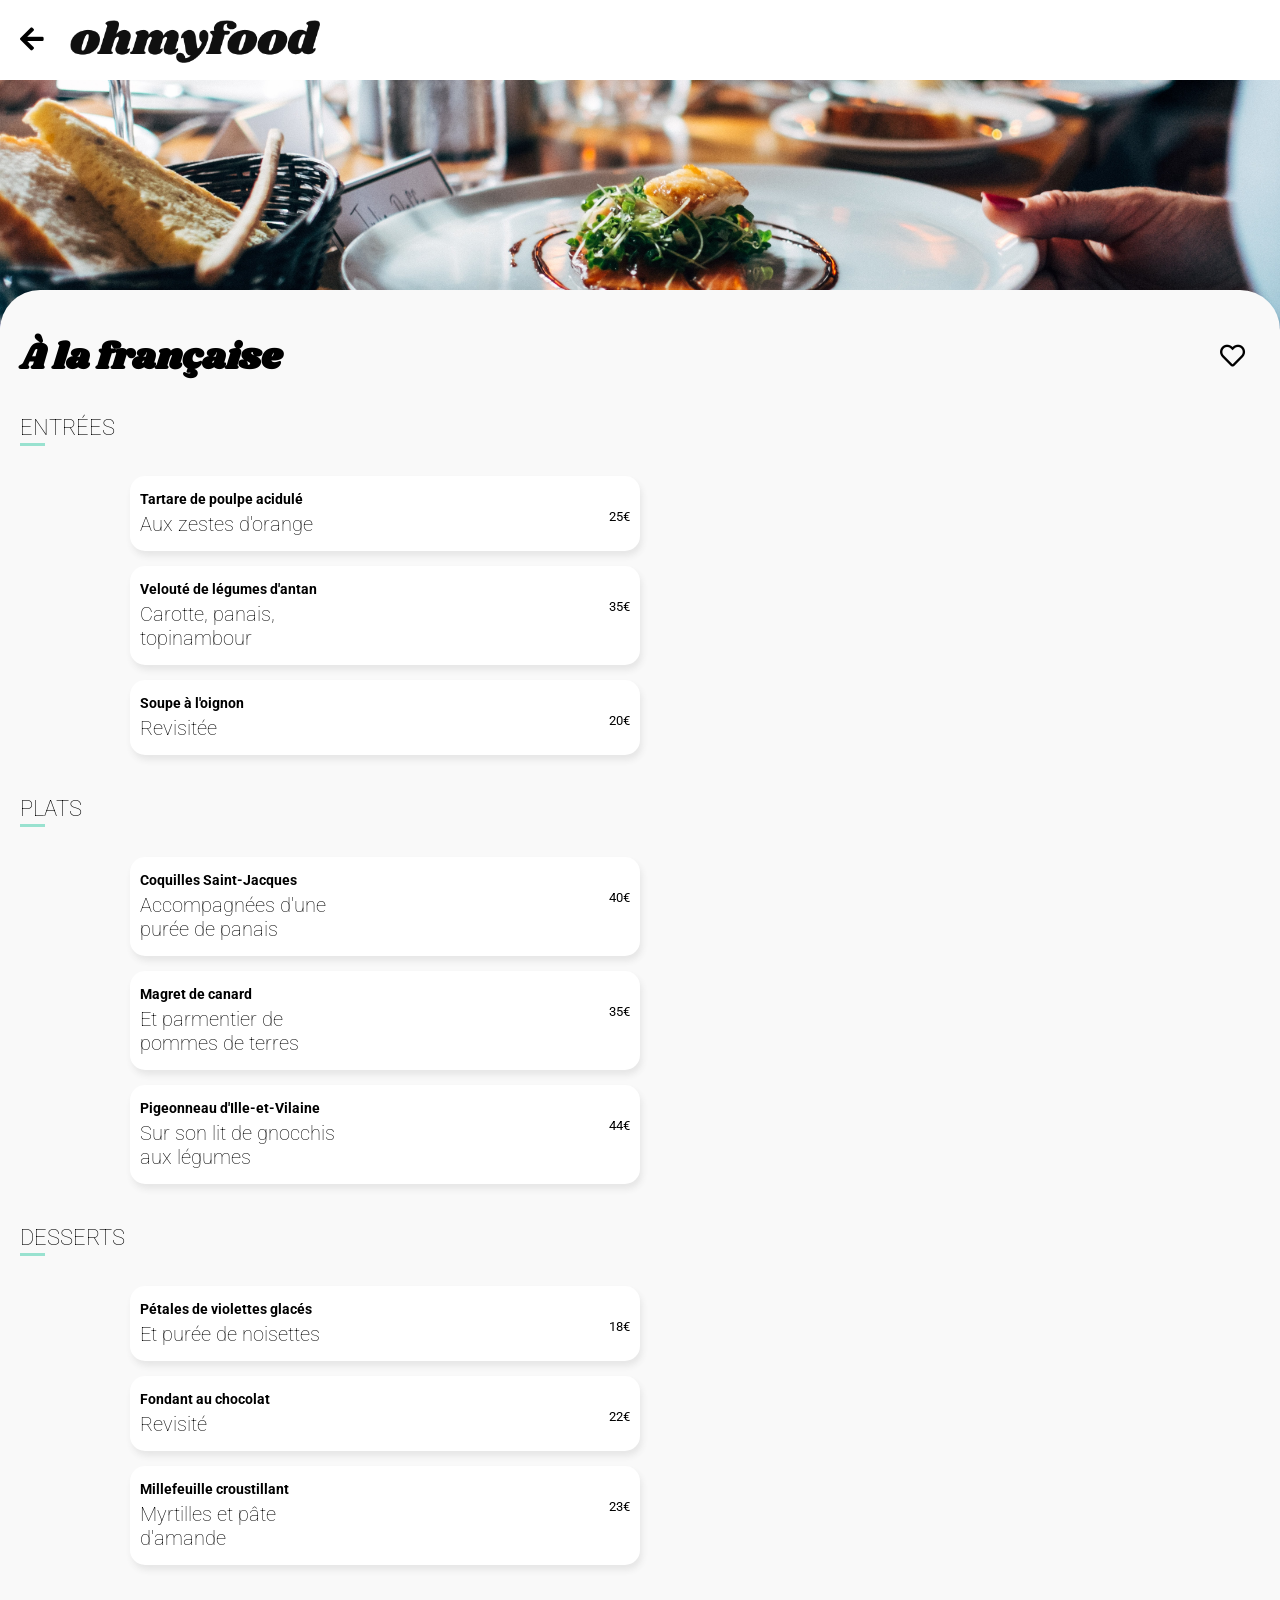
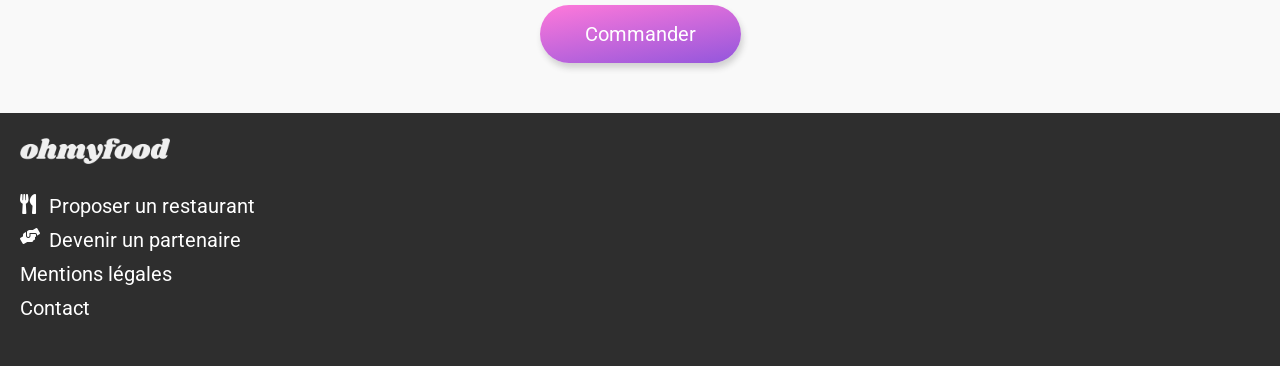
==== Scripts/page-ALF.html @ a49e3739 "second page" ====
<!DOCTYPE html>
<html lang="fr">
	<head>
		<meta charset="UTF-8" />
		<meta name="viewport" content="width = device-width, initial-scale=1 ">

		<!-- Fichier CSS -->
		<link rel="stylesheet" href="public/CSS/style.css">
		<!-- Fichier CSS Tablette -->

		<!-- Fichier CSS Téléphone -->


		<!-- Google font - Shrikhand -->
		<link rel="preconnect" href="https://fonts.googleapis.com"> 
		<link rel="preconnect" href="https://fonts.gstatic.com" crossorigin> 
		<link href="https://fonts.googleapis.com/css2?family=Shrikhand&display=swap" rel="stylesheet">

		<!-- Google font - Roboto -->
		<link rel="preconnect" href="https://fonts.googleapis.com"> 
		<link rel="preconnect" href="https://fonts.gstatic.com" crossorigin> 
		<link href="https://fonts.googleapis.com/css2?family=Roboto:ital,wght@0,100;0,300;0,400;0,500;0,700;0,900;1,100;1,300;1,400;1,500;1,700;1,900&display=swap" rel="stylesheet">
		
		<!-- FontAwesome -->
		<link rel="stylesheet" href="https://use.fontawesome.com/releases/v5.15.4/css/all.css" integrity="sha384-DyZ88mC6Up2uqS4h/KRgHuoeGwBcD4Ng9SiP4dIRy0EXTlnuz47vAwmeGwVChigm" crossorigin="anonymous">

		<title>ohmyfood</title>
	</head>

	<body>
		<header class="page__head">

			<!-- Bandeau "Oh My Food" -->
            <a href="index.html" class="lien-accueil">
			    <i class="fas fa-arrow-left head__logo"></i>
            </a>
            <figure class="head__fig">
				<img src="public/images/ohmyfood.png" alt="logo-OMF" class="head__img">
			</figure>
		</header>

		<main class="page__main">

            <section class="bandeau-image">

				<!-- Bandeau image -->

                <figure class="bandeau__fig">
                    <img src="public/images/lapalettedugout.jpg" alt="img-LPDG" class="bandeau__img">
                </figure>
            </section>

            <section class="section-menu">

                <!-- Menu -->

                <div class="section-menu__titre">
                    <h1>À la française</h1>
                    <div class="icons-heart">
                        <i class="far fa-thin fa-heart  menu__logo menu__logo--vide"></i>
                        <i class="fas fa-heart  menu__logo menu__logo--plein" ></i>
                    </div>
                </div>
                <div class="section-menu__liste">
                    <h4 class="menu__titre">ENTRÉES</h4>
                    <div class="menu__liste">
                        <div class="menu__nom">
                            <h3>Tartare de poulpe acidulé</h3>
                                <p>Aux zestes d'orange</p>
                        </div>
                        <div class="menu__choix">
                            <div class="menu__prix">
                                <p>25€</p>
                            </div>
                            <div class="menu__validation">
                                <i class="fas fa-check-circle menu__val-logo"></i>
                            </div>
                        </div>
                    </div>

                    <div class="menu__liste">
                        <div class="menu__nom">
                            <h3>Velouté de légumes d'antan</h3>
                                <p>Carotte, panais, topinambour</p>
                        </div>
                        <div class="menu__choix">
                            <div class="menu__prix">
                                <p>35€</p>
                            </div>
                            <div class="menu__validation">
                                <i class="fas fa-check-circle menu__val-logo"></i>
                            </div>
                        </div>
                    </div>

                    <div class="menu__liste">
                        <div class="menu__nom">
                            <h3>Soupe à l'oignon</h3>
                                <p>Revisitée</p>
                        </div>
                        <div class="menu__choix">
                            <div class="menu__prix">
                                <p>20€</p>
                            </div>
                            <div class="menu__validation">
                                <i class="fas fa-check-circle menu__val-logo"></i>
                            </div>
                        </div>
                    </div>
                </div>

                <div class="section-menu__liste">
                    <h4 class="menu__titre">PLATS</h4>
                    <div class="menu__liste">
                        <div class="menu__nom">
                            <h3>Coquilles Saint-Jacques</h3>
                                <p>Accompagnées d'une purée de panais</p>
                        </div>
                        <div class="menu__choix">
                            <div class="menu__prix">
                                <p>40€</p>
                            </div>
                            <div class="menu__validation">
                                <i class="fas fa-check-circle menu__val-logo"></i>
                            </div>
                        </div>
                    </div>

                    <div class="menu__liste">
                        <div class="menu__nom">
                            <h3>Magret de canard</h3>
                                <p>Et parmentier de pommes de terres</p>
                        </div>
                        <div class="menu__choix">
                            <div class="menu__prix">
                                <p>35€</p>
                            </div>
                            <div class="menu__validation">
                                <i class="fas fa-check-circle menu__val-logo"></i>
                            </div>
                        </div>
                    </div>

                    <div class="menu__liste">
                        <div class="menu__nom">
                            <h3>Pigeonneau d'Ille-et-Vilaine</h3>
                                <p>Sur son lit de gnocchis aux légumes</p>
                        </div>
                        <div class="menu__choix">
                            <div class="menu__prix">
                                <p>44€</p>
                            </div>
                            <div class="menu__validation">
                                <i class="fas fa-check-circle menu__val-logo"></i>
                            </div>
                        </div>
                    </div>
                </div>

                <div class="section-menu__liste">
                    <h4 class="menu__titre">DESSERTS</h4>
                    <div class="menu__liste">
                        <div class="menu__nom">
                            <h3>Pétales de violettes glacés</h3>
                                <p>Et purée de noisettes</p>
                        </div>
                        <div class="menu__choix">
                            <div class="menu__prix">
                                <p>18€</p>
                            </div>
                            <div class="menu__validation">
                                <i class="fas fa-check-circle menu__val-logo"></i>
                            </div>
                        </div>
                    </div>
    
                    <div class="menu__liste">
                        <div class="menu__nom">
                            <h3>Fondant au chocolat</h3>
                                <p>Revisité</p>
                        </div>
                        <div class="menu__choix">
                            <div class="menu__prix">
                                <p>22€</p>
                            </div>
                            <div class="menu__validation">
                                <i class="fas fa-check-circle menu__val-logo"></i>
                            </div>
                        </div>
                    </div>
    
                    <div class="menu__liste">
                        <div class="menu__nom">
                            <h3>Millefeuille croustillant</h3>
                                <p>Myrtilles et pâte d'amande</p>
                        </div>
                        <div class="menu__choix">
                            <div class="menu__prix">
                                <p>23€</p>
                            </div>
                            <div class="menu__validation">
                                <i class="fas fa-check-circle menu__val-logo"></i>
                            </div>
                        </div>
                    </div>
                </div>

                <nav>
                    <button type="submit" name="bouton" class="bouton bouton__commander">Commander</button>
                </nav>

            </section>
            
        </main>

		<footer class="page__foot">
			<figure class="foot__fig">
				<img src="public/images/ohmyfood.png" alt="logo-OMF-foot" class="foot__img">
			</figure>
			<ul class="foot__liste">
				<li>
					<a href="#" class="foot__elt">
						<i class="fas fa-solid fa-utensils  foot__logo  foot__logo--knife"></i>
						<p>Proposer un restaurant</p>
					</a>
				</li>
				<li>
					<a href="#" class="foot__elt">
						<i class="fas fa-hands-helping  foot__logo  foot__logo--hand"></i>
						<p>Devenir un partenaire</p>
					</a>
				</li>
				<li>
					<a href="#" class="foot__link">Mentions légales</a>
				</li>
				<li>
					<a href="mailto:#" class="foot__link">Contact</a>
				</li>
			</ul>
		</footer>
	</body>

</html>
---- Scripts/public/CSS/style.css ----
@charset "UTF-8";
/**
 * TABLE DES MATIERES
 *
 * OUTILS
 * Variables........................... Variables utiles (couleurs)
 *
 * BASE
 * Global.............................. Styles de la page
 * Typographie......................... Styles des titres, paragraphes, liens et boutons
 *
 * LAYOUTS
 * Header.............................. Partie haut de page
 * Section Présentation................ Partie localisation et présentation
 * Section Fonctionnement.............. Partie explication du fonctionnement
 * Section Restaurants................. Partie cartes restaurant
 * Footer.............................. Partie pied de page
 *
 * COMPOSANTS
 * Images ............................. Eléments images
 * Boutons............................. Eléments boutons
*/
/*-------------------------------------------------------------------------*/
/*                                 BASES                                   */
/*----------------------------------------*/
/* GLOBAL */
/*----------------------------------------*/
body {
  width: 100%;
  max-width: 1500px;
  margin: 0 auto;
}

/*----------------------------------------*/
/* TYPOGRAPHIE */
/*----------------------------------------*/
h1 {
  font-family: "Shrikhand", sans-serif;
  font-size: 1.5rem;
  margin-bottom: 0px;
}
@media screen and (min-width: 769px) {
  h1 {
    font-size: 2.3rem;
  }
}

h2 {
  font-family: "Roboto", sans-serif;
  font-size: 1.5rem;
  margin: 20px;
}
@media screen and (min-width: 769px) {
  h2 {
    font-size: 2rem;
  }
}

h3 {
  font-family: "Roboto", sans-serif;
  font-size: 1.1rem;
}
@media screen and (min-width: 769px) {
  h3 {
    font-size: 1.4rem;
  }
}

h4 {
  font-family: "Roboto", sans-serif;
  font-size: 0.9rem;
  font-weight: lighter;
}
@media screen and (min-width: 769px) {
  h4 {
    font-size: 1.4rem;
  }
}

p {
  font-family: "Roboto", sans-serif;
  font-size: 1.1rem;
}
@media screen and (min-width: 769px) {
  p {
    font-size: 1.5rem;
  }
}

a {
  font-family: "Roboto", sans-serif;
  color: black;
  text-decoration: none;
}

button {
  font-family: "Roboto", sans-serif;
  font-size: 1rem;
  color: white;
}

/*-------------------------------------------------------------------------*/
/*                                LAYOUTS                                  */
/*----------------------------------------*/
/* HEADER */
/*----------------------------------------*/
.page__head {
  width: 100%;
  height: 60px;
  background: #FFF;
  box-shadow: 0px 1px 6px black;
}
@media screen and (min-width: 769px) {
  .page__head {
    height: 80px;
  }
}

.head__logo {
  position: absolute;
  margin-top: 20px;
  margin-left: 20px;
  font-size: 20px;
}
@media screen and (min-width: 769px) {
  .head__logo {
    font-size: 27px;
    margin-top: 25px;
    margin-right: 50px;
  }
}

/*----------------------------------------*/
/* PRESENTATION */
/*----------------------------------------*/
/*--------------------*/
/* PRESENTATION-LOCALISATION */
.localisation {
  height: 35px;
  background: #ececec;
  opacity: 0.8;
  text-align: center;
  padding-top: 5px;
}
@media screen and (min-width: 769px) {
  .localisation {
    height: 50px;
  }
}
.localisation__logo {
  font-size: 16px;
  width: 10px;
}
@media screen and (min-width: 769px) {
  .localisation__logo {
    font-size: 25px;
    margin-right: 20px;
  }
}
.localisation__txt {
  border: 1px solid #ececec;
  border-radius: 20px;
  padding: 5px 10px;
  background: none;
  font-size: 17px;
  width: 160px;
}
@media screen and (min-width: 769px) {
  .localisation__txt {
    font-size: 22px;
    width: 200px;
    margin-top: 2px;
  }
}
.localisation :focus {
  background: #f9f9f9;
  opacity: 5;
}

/*--------------------*/
/* PRESENTATION-NAVIGATION */
.navigation {
  height: 260px;
  background: #f9f9f9;
  padding-top: 50px;
  text-align: center;
}
.navigation p {
  font-weight: lighter;
}
@media screen and (min-width: 426px) and (max-width: 768px) {
  .navigation {
    height: 250px;
    padding-left: 10%;
    padding-right: 10%;
  }
  .navigation br {
    display: none;
  }
}
@media screen and (min-width: 769px) {
  .navigation {
    height: 250px;
  }
  .navigation br {
    display: none;
  }
}

/*----------------------------------------*/
/* SECTION FONCTIONNEMENT */
/*----------------------------------------*/
.fctmt {
  padding-left: 20px;
  padding-top: 50px;
  padding-bottom: 50px;
  max-width: 400px;
}
@media screen and (min-width: 769px) {
  .fctmt {
    max-width: 500px;
  }
}
.fctmt h2 {
  margin-left: 0px;
  margin-bottom: 0px;
}
.fctmt h2:hover {
  background: none;
}
.fctmt__num {
  font-size: 13px;
  background: #9356DC;
  padding-top: 5px;
  padding-bottom: 5px;
  padding-left: 9px;
  padding-right: 9px;
  border-radius: 50px;
  color: #FFF;
  position: absolute;
  margin-top: 40px;
}
@media screen and (min-width: 769px) {
  .fctmt__num {
    font-size: 20px;
    padding-top: 6px;
    padding-bottom: 6px;
    padding-left: 12px;
    padding-right: 12px;
    margin-top: 45px;
  }
}
.fctmt__txt {
  display: flex;
  margin-top: 20px;
  margin-left: 3.5%;
  margin-right: 5%;
  padding-left: 30px;
  background: #f9f9f9;
  border-radius: 20px;
  box-shadow: 2px 5px 6px #e6e6e6;
}
@media screen and (min-width: 769px) {
  .fctmt__txt {
    padding-left: 50px;
  }
}
.fctmt__txt p {
  font-size: 16px;
  padding-top: 7px;
  padding-bottom: 7px;
}
@media screen and (min-width: 769px) {
  .fctmt__txt p {
    font-size: 20px;
    padding-top: 10px;
    padding-bottom: 10px;
  }
}
.fctmt__logo {
  color: grey;
  margin-right: 20px;
}
@media screen and (min-width: 769px) {
  .fctmt__logo {
    margin-right: 30px;
  }
}
.fctmt__logo--tel {
  font-size: 19px;
  margin-top: 22px;
}
@media screen and (min-width: 769px) {
  .fctmt__logo--tel {
    font-size: 25px;
    margin-top: 28px;
  }
}
.fctmt__logo--list {
  font-size: 17px;
  margin-top: 24px;
}
@media screen and (min-width: 769px) {
  .fctmt__logo--list {
    font-size: 23px;
    margin-top: 30px;
  }
}
.fctmt__logo--shop {
  font-size: 15px;
  margin-top: 25px;
}
@media screen and (min-width: 769px) {
  .fctmt__logo--shop {
    font-size: 20px;
    margin-top: 31px;
  }
}
.fctmt :hover {
  background: whitesmoke;
}
.fctmt :hover .fctmt__logo {
  color: #9356DC;
}

/*----------------------------------------*/
/* SECTION RESTO */
/*----------------------------------------*/
.resto {
  padding-top: 50px;
  background: #f9f9f9;
  padding-bottom: 40px;
}
.resto h2 {
  margin-left: 20px;
  margin-bottom: 20px;
}
@media screen and (min-width: 426px) {
  .resto__liste {
    display: flex;
    flex-wrap: wrap;
    justify-content: space-evenly;
  }
}

.carte-resto {
  max-width: 400px;
  width: 90%;
  margin-left: auto;
  margin-right: auto;
  height: 250px;
  background: #FFF;
  margin-bottom: 20px;
  border-radius: 20px;
  box-shadow: 2px 5px 6px #e6e6e6;
  transform: scale(1);
  transition: transform 250ms;
}
@media screen and (min-width: 460px) {
  .carte-resto {
    max-width: 500px;
    min-width: 210px;
    width: 40%;
    height: 300px;
    margin-left: 5px;
    margin-right: 5px;
  }
}
.carte-resto__image {
  width: 100%;
  height: 100%;
}
.carte-resto__description {
  display: flex;
  justify-content: space-between;
  margin-top: -80px;
  padding-left: 10px;
}
.carte-resto__description p {
  font-size: 17px;
  margin-top: -10px;
  font-weight: lighter;
}
@media screen and (min-width: 769px) {
  .carte-resto__description p {
    font-size: 20px;
  }
}
@media screen and (min-width: 769px) {
  .carte-resto__description h3 {
    margin-top: 2px;
  }
}
.carte-resto__logo {
  margin-right: 20px;
  margin-top: 30px;
  font-size: 24px;
}
@media screen and (min-width: 769px) {
  .carte-resto__logo {
    margin-top: 20px;
    font-size: 27px;
  }
}
.carte-resto__nouv {
  display: block;
  position: relative;
  margin-left: auto;
  margin-right: 13px;
  color: #3c8172;
  background: #99E2D0;
  width: 74px;
  margin-top: -253px;
  text-align: center;
  border-radius: 5px;
}
.carte-resto__nouv p {
  font-size: 13px;
  padding-top: 5px;
  padding-bottom: 5px;
}
@media screen and (min-width: 769px) {
  .carte-resto__nouv p {
    font-size: 17px;
    padding-top: 8px;
    padding-bottom: 8px;
  }
}
@media screen and (min-width: 769px) {
  .carte-resto__nouv {
    width: 90px;
    margin-top: -310px;
  }
}
.carte-resto:hover {
  transform: scale(1.05);
}

/*----------------------------------------*/
/* SECTION MENU */
/*----------------------------------------*/
.section-menu {
  background: #f9f9f9;
  padding-top: 10px;
  border-radius: 40px 40px 0px 0px;
  margin-top: -40px;
  position: relative;
}
.section-menu__titre {
  display: flex;
  justify-content: space-between;
  padding-left: 20px;
  padding-right: 30px;
}
.section-menu__liste {
  margin-bottom: 40px;
}
.section-menu__liste:hover > h4:after {
  transform: scaleX(1);
}
.section-menu nav {
  display: flex;
  justify-content: center;
}

.menu__logo {
  position: absolute;
}
.menu__logo--vide {
  font-size: 25px;
  margin-top: 26px;
  z-index: 1;
}
.menu__logo--vide:hover + .menu__logo--plein {
  opacity: 1;
}
.menu__logo--plein {
  display: block;
  font-size: 25px;
  margin-top: 26px;
  color: #99E2D0;
  background: linear-gradient(0deg, #FF79DA, #9356DC);
  -webkit-background-clip: text;
  -moz-background-clip: text;
  -webkit-text-fill-color: transparent;
  -moz-text-fill-color: transparent;
  opacity: 0;
  z-index: 0;
  transition: opacity 700ms;
}
.menu__titre {
  margin-left: 20px;
  width: 250px;
}
.menu__titre:after {
  display: block;
  content: "";
  padding-bottom: 3px;
  border-bottom: 3px solid #99E2D0;
  transform: scaleX(0.1);
  transition: all 400ms cubic-bezier(0, 0.75, 0.08, 1);
  transform-origin: 0% 50%;
}
.menu__liste {
  background: #FFF;
  box-shadow: 2px 5px 6px #e6e6e6;
  border-radius: 15px;
  display: flex;
  justify-content: space-between;
  padding-left: 10px;
  margin-bottom: 15px;
  max-width: 500px;
  width: 90%;
  margin-left: auto;
  margin-right: auto;
}
.menu__liste:hover .menu__validation, .menu__liste:hover .menu__prix {
  transform: translate(-50px, 0);
}
.menu__liste:hover .menu__val-logo {
  transform: translate(13px, 0);
  transform: rotate(-1turn);
}
@media screen and (min-width: 570px) {
  .menu__liste {
    margin-left: 20px;
  }
}
@media screen and (min-width: 769px) {
  .menu__liste {
    margin-left: 130px;
  }
}
.menu__choix {
  display: flex;
  border-radius: 0px 15px 15px 0px;
  overflow: hidden;
}
.menu__nom {
  width: 220px;
}
.menu__nom p {
  font-size: 12px;
  font-weight: lighter;
  margin-top: 0px;
  margin-bottom: 15px;
}
@media screen and (min-width: 769px) {
  .menu__nom p {
    font-size: 20px;
  }
}
.menu__nom h3 {
  font-size: 14px;
  margin-top: 15px;
  margin-bottom: 5px;
}
.menu__prix {
  margin-top: 20px;
  margin-right: 10px;
  padding-left: 60px;
  transition: transform 500ms;
}
.menu__prix p {
  font-size: 13px;
}
.menu__validation {
  height: 100%;
  width: 60px;
  margin-right: -60px;
  background: #99E2D0;
  border-radius: inherit;
  transition: transform 500ms;
}
.menu__val-logo {
  font-size: 20px;
  margin-top: 23px;
  color: #FFF;
  transform: rotate(0turn);
  transition: transform 500ms;
}

.bouton__commander {
  margin-left: auto;
  margin-right: auto;
  font-size: 20px;
}

.icons-heart {
  background-color: #f9f9f9;
  text-align: center;
  width: 15px;
  display: inline-flex;
  align-items: center;
  justify-content: center;
  margin: 10px;
}

/*----------------------------------------*/
/* FOOTER */
/*----------------------------------------*/
.page__foot {
  background-color: #2e2e2e;
  padding-left: 20px;
  padding-bottom: 20px;
}

.foot__liste {
  list-style: none;
  padding-left: 0px;
}
.foot__liste li {
  padding-bottom: 10px;
}
.foot__elt {
  display: flex;
  flex-direction: row;
  color: #FFF;
}
.foot__elt p {
  margin-top: 0px;
  margin-bottom: 0px;
  font-size: 15px;
}
@media screen and (min-width: 769px) {
  .foot__elt p {
    font-size: 20px;
  }
}
.foot__logo {
  margin-top: 0px;
  color: #FFF;
}
.foot__logo--knife {
  font-size: 15px;
  margin-right: 11px;
}
@media screen and (min-width: 769px) {
  .foot__logo--knife {
    font-size: 20px;
    margin-right: 13px;
  }
}
.foot__logo--hand {
  font-size: 11px;
  margin-right: 9px;
}
@media screen and (min-width: 769px) {
  .foot__logo--hand {
    font-size: 16px;
  }
}
.foot__link {
  color: #FFF;
  font-size: 15px;
}
@media screen and (min-width: 769px) {
  .foot__link {
    font-size: 20px;
  }
}

/*-------------------------------------------------------------------------*/
/*                               COMPOSANTS                                */
/*----------------------------------------*/
/* IMAGES */
/*----------------------------------------*/
/*--------------------*/
/* IMAGES-HEADER */
.head__fig {
  height: 60px;
  margin: 0px;
  text-align: center;
  padding-top: 20px;
}
@media screen and (min-width: 769px) {
  .head__fig {
    text-align: left;
    padding-left: 70px;
  }
}
.head__fig .head__img {
  width: 160px;
}
@media screen and (min-width: 769px) {
  .head__fig .head__img {
    width: 250px;
  }
}

/*--------------------*/
/* IMAGES-RESTO */
.carte-resto__fig {
  width: 100%;
  height: 70%;
  margin: 0px;
}
.carte-resto__img {
  width: 100%;
  height: 100%;
  object-fit: cover;
  border-radius: 17px 17px 0px 0px;
}

/*--------------------*/
/* IMAGES-PAGES RESTO */
.bandeau__fig {
  width: 100%;
  height: 250px;
  margin: 0px;
}
.bandeau__img {
  width: 100%;
  height: 100%;
  object-fit: cover;
}

/*--------------------*/
/* IMAGES-FOOTER */
.foot__fig {
  height: 25px;
  margin: 0px;
  padding-top: 25px;
}
@media screen and (min-width: 769px) {
  .foot__fig {
    height: 40px;
  }
}
.foot__fig .foot__img {
  width: 100px;
  filter: invert(100%);
}
@media screen and (min-width: 769px) {
  .foot__fig .foot__img {
    width: 150px;
  }
}

/*----------------------------------------*/
/* BOUTONS */
/*----------------------------------------*/
.bouton {
  border: none;
  border-radius: 50px;
  background: linear-gradient(170deg, #FF79DA, #9356DC);
  cursor: pointer;
  transition: transform 250ms;
  box-shadow: 2px 5px 6px #d1d1d1;
}
@media screen and (min-width: 769px) {
  .bouton {
    font-size: 1.3rem;
  }
}
.bouton:hover {
  background: linear-gradient(170deg, #fface8, #ae80e5);
  box-shadow: 2px 5px 6px #b3b3b3;
}

/*--------------------*/
/* BOUTONS-PRESENTATION */
.navigation__bouton {
  margin-top: 20px;
  padding-top: 15px;
  padding-bottom: 15px;
  padding-left: 20px;
  padding-right: 20px;
}

/*--------------------*/
/* BOUTONS-COMMANDER */
.bouton__commander {
  margin-bottom: 50px;
  justify-self: center;
  padding-top: 17px;
  padding-bottom: 17px;
  padding-left: 45px;
  padding-right: 45px;
  font-size: 16px;
}
@media screen and (min-width: 769px) {
  .bouton__commander {
    font-size: 20px;
  }
}

/*# sourceMappingURL=style.css.map */
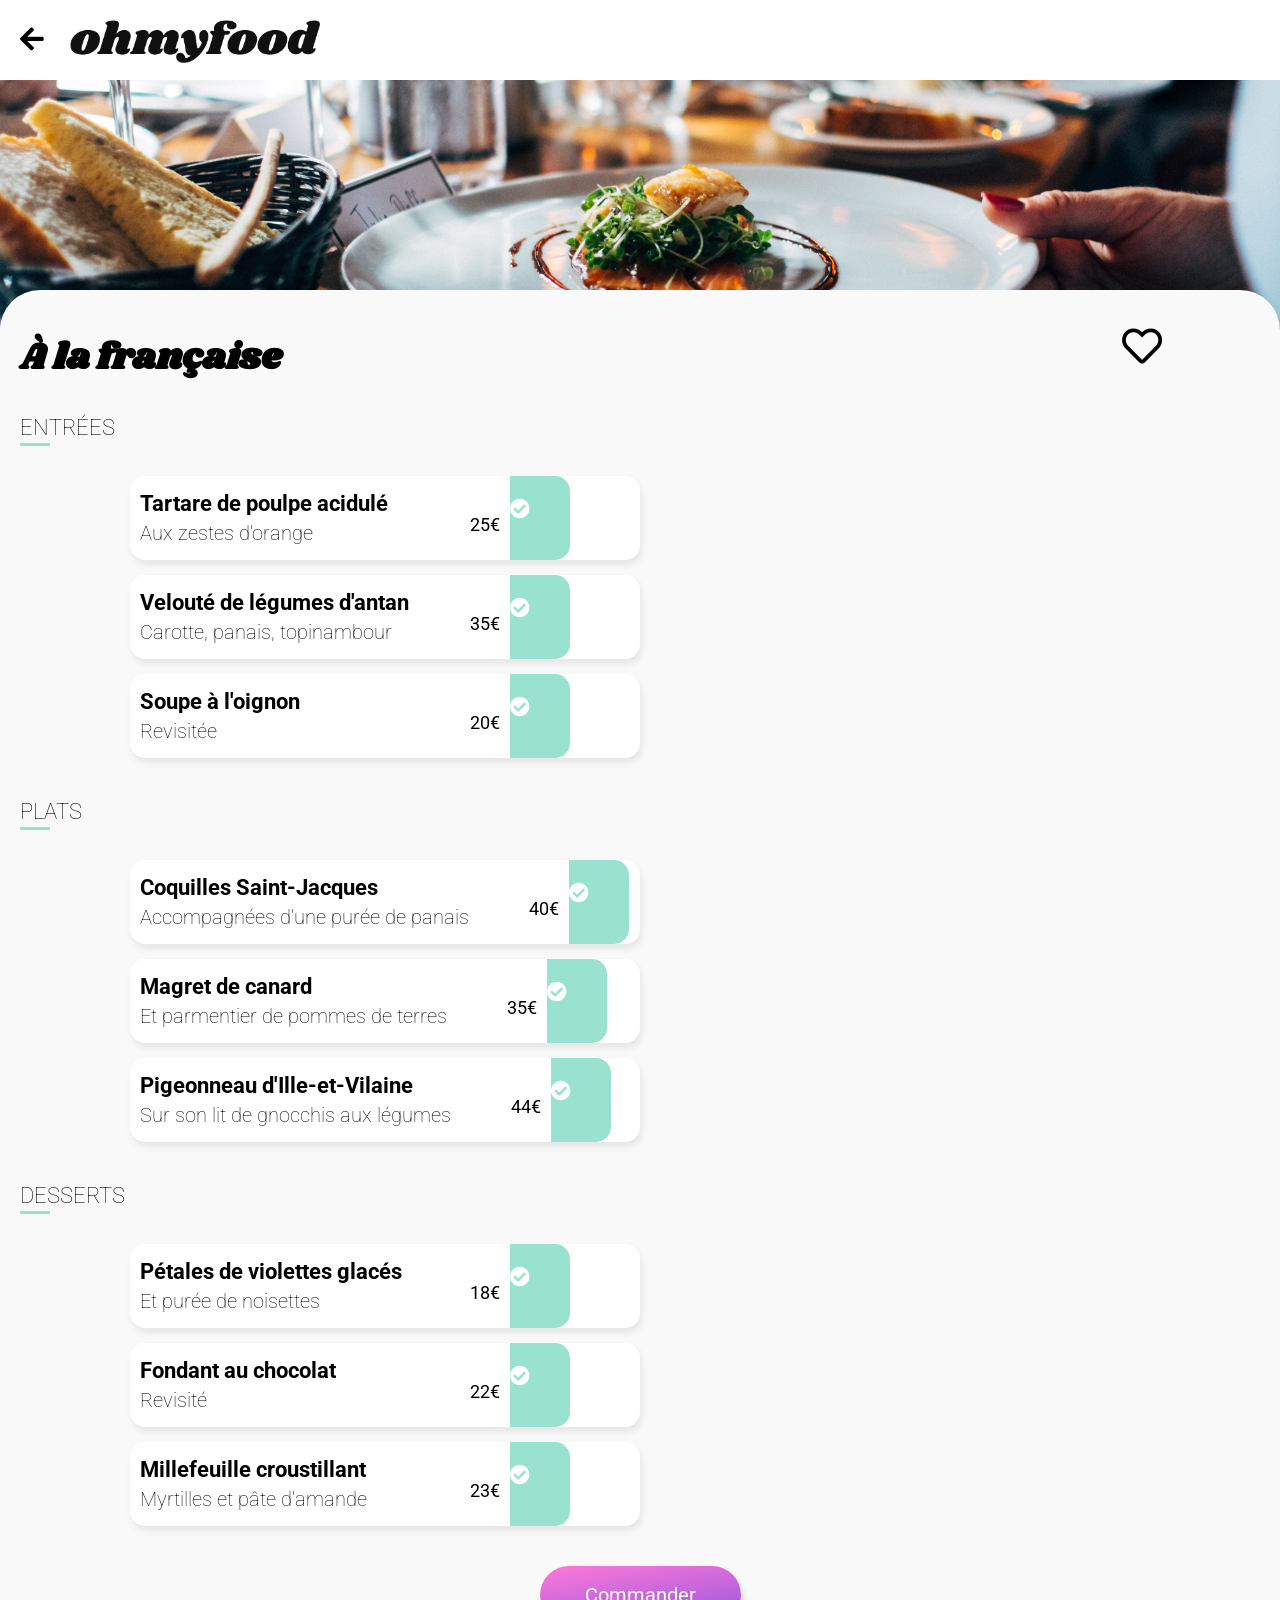
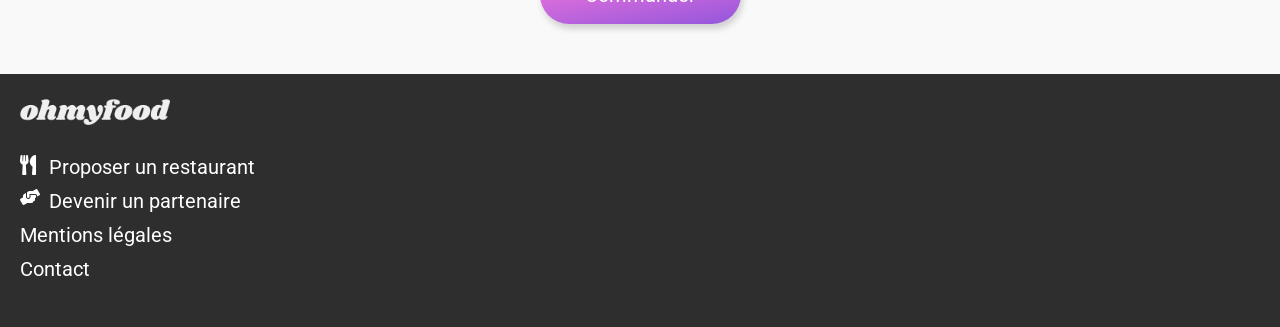
==== commit 7fd3df86: "loading animation" ====
--- a/Scripts/page-ALF.html
+++ b/Scripts/page-ALF.html
@@ -57,13 +57,16 @@
                 <div class="section-menu__titre">
                     <h1>À la française</h1>
                     <div class="icons-heart">
-                        <i class="far fa-thin fa-heart  menu__logo menu__logo--vide"></i>
-                        <i class="fas fa-heart  menu__logo menu__logo--plein" ></i>
-                    </div>
-                </div>
-                <div class="section-menu__liste">
+                        <input type="checkbox" id="btnControl"/>
+                        <label class="btn" for="btnControl">
+                            <i class="far fa-heart  menu__logo menu__logo--vide coeur-logo coeur-logo--vide vide"></i>
+                            <i class="fas fa-heart  menu__logo menu__logo--plein coeur-logo coeur-logo--plein plein"></i>
+                        </label>
+                    </div>
+                </div>
+                <div class="section-menu__liste section-menu__liste--1">
                     <h4 class="menu__titre">ENTRÉES</h4>
-                    <div class="menu__liste">
+                    <div class="menu__liste menu__liste--1">
                         <div class="menu__nom">
                             <h3>Tartare de poulpe acidulé</h3>
                                 <p>Aux zestes d'orange</p>
@@ -78,7 +81,7 @@
                         </div>
                     </div>
 
-                    <div class="menu__liste">
+                    <div class="menu__liste menu__liste menu__liste--2">
                         <div class="menu__nom">
                             <h3>Velouté de légumes d'antan</h3>
                                 <p>Carotte, panais, topinambour</p>
@@ -93,7 +96,7 @@
                         </div>
                     </div>
 
-                    <div class="menu__liste">
+                    <div class="menu__liste menu__liste menu__liste--3">
                         <div class="menu__nom">
                             <h3>Soupe à l'oignon</h3>
                                 <p>Revisitée</p>
@@ -109,9 +112,9 @@
                     </div>
                 </div>
 
-                <div class="section-menu__liste">
+                <div class="section-menu__liste section-menu__liste--2">
                     <h4 class="menu__titre">PLATS</h4>
-                    <div class="menu__liste">
+                    <div class="menu__liste menu__liste menu__liste--4">
                         <div class="menu__nom">
                             <h3>Coquilles Saint-Jacques</h3>
                                 <p>Accompagnées d'une purée de panais</p>
@@ -126,7 +129,7 @@
                         </div>
                     </div>
 
-                    <div class="menu__liste">
+                    <div class="menu__liste menu__liste menu__liste--5">
                         <div class="menu__nom">
                             <h3>Magret de canard</h3>
                                 <p>Et parmentier de pommes de terres</p>
@@ -141,7 +144,7 @@
                         </div>
                     </div>
 
-                    <div class="menu__liste">
+                    <div class="menu__liste menu__liste menu__liste--6">
                         <div class="menu__nom">
                             <h3>Pigeonneau d'Ille-et-Vilaine</h3>
                                 <p>Sur son lit de gnocchis aux légumes</p>
@@ -157,9 +160,9 @@
                     </div>
                 </div>
 
-                <div class="section-menu__liste">
+                <div class="section-menu__liste section-menu__liste--3">
                     <h4 class="menu__titre">DESSERTS</h4>
-                    <div class="menu__liste">
+                    <div class="menu__liste menu__liste menu__liste--7">
                         <div class="menu__nom">
                             <h3>Pétales de violettes glacés</h3>
                                 <p>Et purée de noisettes</p>
@@ -174,7 +177,7 @@
                         </div>
                     </div>
     
-                    <div class="menu__liste">
+                    <div class="menu__liste menu__liste menu__liste--8">
                         <div class="menu__nom">
                             <h3>Fondant au chocolat</h3>
                                 <p>Revisité</p>
@@ -189,7 +192,7 @@
                         </div>
                     </div>
     
-                    <div class="menu__liste">
+                    <div class="menu__liste menu__liste menu__liste--9">
                         <div class="menu__nom">
                             <h3>Millefeuille croustillant</h3>
                                 <p>Myrtilles et pâte d'amande</p>
--- a/Scripts/public/CSS/style.css
+++ b/Scripts/public/CSS/style.css
@@ -4,6 +4,10 @@
  *
  * OUTILS
  * Variables........................... Variables utiles (couleurs)
+ * Animations.......................... Animations des pages et des éléments
+ *
+ * PAGES 
+ * Loading............................. Page de chargement
  *
  * BASE
  * Global.............................. Styles de la page
@@ -11,15 +15,280 @@
  *
  * LAYOUTS
  * Header.............................. Partie haut de page
- * Section Présentation................ Partie localisation et présentation
- * Section Fonctionnement.............. Partie explication du fonctionnement
- * Section Restaurants................. Partie cartes restaurant
+ * Section Présentation................ Partie localisation et présentation - page d'accueil
+ * Section Fonctionnement.............. Partie explication du fonctionnement - page d'accueil
+ * Section Restaurants................. Partie cartes restaurant - page d'accueil
+ * Section Menu........................ Partie du détail des menus - pages menus
  * Footer.............................. Partie pied de page
  *
  * COMPOSANTS
  * Images ............................. Eléments images
  * Boutons............................. Eléments boutons
 */
+/*----------------------------------------*/
+/* ANIMATIONS */
+/*----------------------------------------*/
+/*----------------------------------------*/
+/* ANIMATIONS - LOADING SPINNER */
+.load__bar {
+  animation: bars 700ms both infinite ease-in-out alternate;
+}
+.load__bar--1 {
+  animation-delay: 58.3333333333ms;
+}
+.load__bar--2 {
+  animation-delay: 116.6666666667ms;
+}
+.load__bar--3 {
+  animation-delay: 175ms;
+}
+.load__bar--4 {
+  animation-delay: 233.3333333333ms;
+}
+.load__bar--5 {
+  animation-delay: 291.6666666667ms;
+}
+.load__bar--6 {
+  animation-delay: 350ms;
+}
+.load__bar--7 {
+  animation-delay: 408.3333333333ms;
+}
+.load__bar--8 {
+  animation-delay: 466.6666666667ms;
+}
+.load__bar--9 {
+  animation-delay: 525ms;
+}
+.load__bar--10 {
+  animation-delay: 583.3333333333ms;
+}
+.load__bar--11 {
+  animation-delay: 641.6666666667ms;
+}
+.load__bar--12 {
+  animation-delay: 700ms;
+}
+
+@keyframes bars {
+  /* Mouvement des barres */
+  0% {
+    transform: translate(0px, 0vh);
+    transform: scale(0.3, 0.3);
+    background: #9356DC;
+  }
+  100% {
+    transform: translate(0px, -3vh);
+    transform: scale(2, 2.5);
+    background: #FF79DA;
+  }
+}
+.chargement {
+  width: 100%;
+  height: 100vh;
+  background: #f9f9f9;
+  text-align: center;
+  display: inline-flex;
+  align-items: center;
+  justify-content: center;
+  position: absolute;
+  z-index: 1;
+  opacity: 0;
+  transform: scaleX(0);
+  animation: chargement 4000ms;
+}
+
+@keyframes chargement {
+  /* Apparition et disparition du loading spinner */
+  0% {
+    opacity: 0.9;
+    transform: scaleX(1);
+  }
+  80% {
+    opacity: 0.8;
+  }
+  99% {
+    transform: scaleX(1);
+  }
+  100% {
+    opacity: 0;
+    transform: scaleX(0);
+  }
+}
+.page {
+  opacity: 1;
+  animation: apparition 4000ms;
+}
+
+@keyframes apparition {
+  /* Apparition de la page */
+  0% {
+    opacity: 0.1;
+  }
+  80% {
+    opacity: 0.2;
+  }
+  100% {
+    opacity: 1;
+  }
+}
+/*----------------------------------------*/
+/* ANIMATIONS - COEURS */
+.coeur-logo {
+  position: absolute;
+}
+.coeur-logo--vide {
+  font-size: 25px;
+  margin-top: 26px;
+  opacity: 1;
+  z-index: 1;
+  transition: opacity 600ms;
+}
+.coeur-logo--vide:hover {
+  opacity: 0;
+}
+.coeur-logo--vide:hover + .coeur-logo--plein {
+  opacity: 1;
+}
+.coeur-logo--plein {
+  display: block;
+  font-size: 25px;
+  margin-top: 26px;
+  color: #99E2D0;
+  background: linear-gradient(0deg, #FF79DA, #9356DC);
+  -webkit-background-clip: text;
+  -moz-background-clip: text;
+  -webkit-text-fill-color: transparent;
+  -moz-text-fill-color: transparent;
+  opacity: 0;
+  z-index: 0;
+  transition: opacity 700ms;
+}
+
+#btnControl,
+#btnControl1,
+#btnControl2,
+#btnControl3,
+#btnControl4 {
+  display: none;
+}
+#btnControl:checked + label > .vide,
+#btnControl1:checked + label > .vide,
+#btnControl2:checked + label > .vide,
+#btnControl3:checked + label > .vide,
+#btnControl4:checked + label > .vide {
+  display: none;
+}
+#btnControl:checked + label > .plein,
+#btnControl1:checked + label > .plein,
+#btnControl2:checked + label > .plein,
+#btnControl3:checked + label > .plein,
+#btnControl4:checked + label > .plein {
+  opacity: 1;
+}
+
+/*----------------------------------------*/
+/* ANIMATIONS - APPARITION MENU */
+.section-menu__liste {
+  animation: menu 1000ms both;
+}
+.section-menu__liste--1 {
+  animation-delay: 600ms;
+}
+.section-menu__liste--2 {
+  animation-delay: 1200ms;
+}
+.section-menu__liste--3 {
+  animation-delay: 1800ms;
+}
+
+@keyframes menu {
+  /* Apparition des entrées, plats et desserts */
+  0% {
+    opacity: 0;
+  }
+  100% {
+    opacity: 1;
+  }
+}
+.menu__liste {
+  animation: plat 500ms both;
+}
+.menu__liste--1 {
+  animation-delay: 300ms;
+}
+.menu__liste--2 {
+  animation-delay: 600ms;
+}
+.menu__liste--3 {
+  animation-delay: 900ms;
+}
+.menu__liste--4 {
+  animation-delay: 1200ms;
+}
+.menu__liste--5 {
+  animation-delay: 1500ms;
+}
+.menu__liste--6 {
+  animation-delay: 1800ms;
+}
+.menu__liste--7 {
+  animation-delay: 2100ms;
+}
+.menu__liste--8 {
+  animation-delay: 2400ms;
+}
+.menu__liste--9 {
+  animation-delay: 2700ms;
+}
+
+@keyframes plat {
+  /* Apparition des plats dans les catégories (entree, plat, dessert) */
+  0% {
+    transform: translateY(20px);
+    opacity: 0;
+  }
+  100% {
+    transform: translateY(0px);
+    opacity: 1;
+  }
+}
+/*----------------------------------------*/
+/* ANIMATIONS - SELECTION PLAT */
+.menu__liste:hover .menu__validation, .menu__liste:hover .menu__prix {
+  transform: translate(-50px, 0);
+}
+.menu__liste:hover .menu__val-logo {
+  transform: translate(13px, 0);
+  transform: rotate(-1turn);
+}
+.menu__prix {
+  transition: transform 500ms;
+}
+.menu__validation {
+  transition: transform 500ms;
+}
+.menu__val-logo {
+  transform: rotate(0turn);
+  transition: transform 500ms;
+}
+
+/*----------------------------------------*/
+/* LOADING */
+/*----------------------------------------*/
+.load {
+  width: 36vh;
+  height: 3vh;
+  display: flex;
+  justify-content: space-evenly;
+  position: absolute;
+}
+.load__bar {
+  background: #9356DC;
+  height: 100%;
+  width: 3vh;
+}
+
 /*-------------------------------------------------------------------------*/
 /*                                 BASES                                   */
 /*----------------------------------------*/
@@ -39,9 +308,14 @@
   font-size: 1.5rem;
   margin-bottom: 0px;
 }
-@media screen and (min-width: 769px) {
+@media screen and (min-width: 769px) and (max-width: 1440px) {
   h1 {
     font-size: 2.3rem;
+  }
+}
+@media screen and (min-width: 1441px) {
+  h1 {
+    font-size: 2.5rem;
   }
 }
 
@@ -74,6 +348,11 @@
 @media screen and (min-width: 769px) {
   h4 {
     font-size: 1.4rem;
+  }
+}
+@media screen and (min-width: 1440px) {
+  h4 {
+    font-size: 1.6rem;
   }
 }
 
@@ -392,14 +671,42 @@
   }
 }
 .carte-resto__logo {
+  display: block;
+  position: absolute;
+  margin-top: -50px;
+  margin-left: 85%;
   margin-right: 20px;
-  margin-top: 30px;
   font-size: 24px;
 }
-@media screen and (min-width: 769px) {
+@media screen and (min-width: 460px) and (max-width: 768px) {
   .carte-resto__logo {
-    margin-top: 20px;
+    font-size: 26px;
+    margin-top: -60px;
+  }
+}
+@media screen and (min-width: 769px) {
+  .carte-resto__logo {
     font-size: 27px;
+    margin-top: -60px;
+  }
+}
+.carte-resto__logo-nouv {
+  display: block;
+  position: absolute;
+  margin-top: 150px;
+  margin-left: 85%;
+  margin-right: 20px;
+}
+@media screen and (min-width: 460px) and (max-width: 768px) {
+  .carte-resto__logo-nouv {
+    font-size: 26px;
+    margin-top: 190px;
+  }
+}
+@media screen and (min-width: 769px) {
+  .carte-resto__logo-nouv {
+    font-size: 27px;
+    margin-top: 180px;
   }
 }
 .carte-resto__nouv {
@@ -426,6 +733,11 @@
     padding-bottom: 8px;
   }
 }
+@media screen and (min-width: 460px) and (max-width: 768px) {
+  .carte-resto__nouv {
+    margin-top: -300px;
+  }
+}
 @media screen and (min-width: 769px) {
   .carte-resto__nouv {
     width: 90px;
@@ -439,6 +751,8 @@
 /*----------------------------------------*/
 /* SECTION MENU */
 /*----------------------------------------*/
+/*----------------------------------------*/
+/* SECTION MENU - GENERAL */
 .section-menu {
   background: #f9f9f9;
   padding-top: 10px;
@@ -463,43 +777,27 @@
   justify-content: center;
 }
 
+/*----------------------------------------*/
+/* SECTION MENU - MENU */
 .menu__logo {
-  position: absolute;
-}
-.menu__logo--vide {
-  font-size: 25px;
-  margin-top: 26px;
-  z-index: 1;
-}
-.menu__logo--vide:hover + .menu__logo--plein {
-  opacity: 1;
-}
-.menu__logo--plein {
-  display: block;
-  font-size: 25px;
-  margin-top: 26px;
-  color: #99E2D0;
-  background: linear-gradient(0deg, #FF79DA, #9356DC);
-  -webkit-background-clip: text;
-  -moz-background-clip: text;
-  -webkit-text-fill-color: transparent;
-  -moz-text-fill-color: transparent;
-  opacity: 0;
-  z-index: 0;
-  transition: opacity 700ms;
+  background-color: #f9f9f9;
+  margin-left: -10%;
+}
+@media screen and (min-width: 769px) and (max-width: 1440px) {
+  .menu__logo {
+    font-size: 40px;
+  }
+}
+@media screen and (min-width: 1441px) {
+  .menu__logo {
+    font-size: 50px;
+  }
 }
 .menu__titre {
   margin-left: 20px;
-  width: 250px;
-}
-.menu__titre:after {
-  display: block;
-  content: "";
+  width: 30px;
   padding-bottom: 3px;
   border-bottom: 3px solid #99E2D0;
-  transform: scaleX(0.1);
-  transition: all 400ms cubic-bezier(0, 0.75, 0.08, 1);
-  transform-origin: 0% 50%;
 }
 .menu__liste {
   background: #FFF;
@@ -514,13 +812,6 @@
   margin-left: auto;
   margin-right: auto;
 }
-.menu__liste:hover .menu__validation, .menu__liste:hover .menu__prix {
-  transform: translate(-50px, 0);
-}
-.menu__liste:hover .menu__val-logo {
-  transform: translate(13px, 0);
-  transform: rotate(-1turn);
-}
 @media screen and (min-width: 570px) {
   .menu__liste {
     margin-left: 20px;
@@ -535,65 +826,85 @@
   display: flex;
   border-radius: 0px 15px 15px 0px;
   overflow: hidden;
+  width: 230px;
 }
 .menu__nom {
-  width: 220px;
+  display: flex;
+  flex-direction: column;
+  white-space: nowrap;
 }
 .menu__nom p {
-  font-size: 12px;
+  font-size: 15px;
   font-weight: lighter;
   margin-top: 0px;
   margin-bottom: 15px;
+  overflow: hidden;
+  text-overflow: ellipsis;
 }
 @media screen and (min-width: 769px) {
   .menu__nom p {
     font-size: 20px;
   }
 }
+@media screen and (min-width: 1440px) {
+  .menu__nom p {
+    font-size: 23px;
+  }
+}
 .menu__nom h3 {
-  font-size: 14px;
+  font-size: 17px;
   margin-top: 15px;
   margin-bottom: 5px;
+  overflow: hidden;
+  text-overflow: fade(10px);
+}
+@media screen and (min-width: 769px) {
+  .menu__nom h3 {
+    font-size: 22px;
+  }
+}
+@media screen and (min-width: 1440px) {
+  .menu__nom h3 {
+    font-size: 25px;
+  }
 }
 .menu__prix {
   margin-top: 20px;
   margin-right: 10px;
   padding-left: 60px;
-  transition: transform 500ms;
 }
 .menu__prix p {
   font-size: 13px;
+}
+@media screen and (min-width: 769px) {
+  .menu__prix p {
+    font-size: 18px;
+  }
+}
+@media screen and (min-width: 1440px) {
+  .menu__prix p {
+    font-size: 21px;
+  }
 }
 .menu__validation {
   height: 100%;
   width: 60px;
-  margin-right: -60px;
+  margin-right: 0px;
   background: #99E2D0;
   border-radius: inherit;
-  transition: transform 500ms;
 }
 .menu__val-logo {
   font-size: 20px;
   margin-top: 23px;
   color: #FFF;
-  transform: rotate(0turn);
-  transition: transform 500ms;
-}
-
+}
+
+/*----------------------------------------*/
+/* SECTION MENU - BOUTON */
 .bouton__commander {
   margin-left: auto;
   margin-right: auto;
   font-size: 20px;
-}
-
-.icons-heart {
-  background-color: #f9f9f9;
-  text-align: center;
-  width: 15px;
-  display: inline-flex;
-  align-items: center;
-  justify-content: center;
-  margin: 10px;
 }
 
 /*----------------------------------------*/
